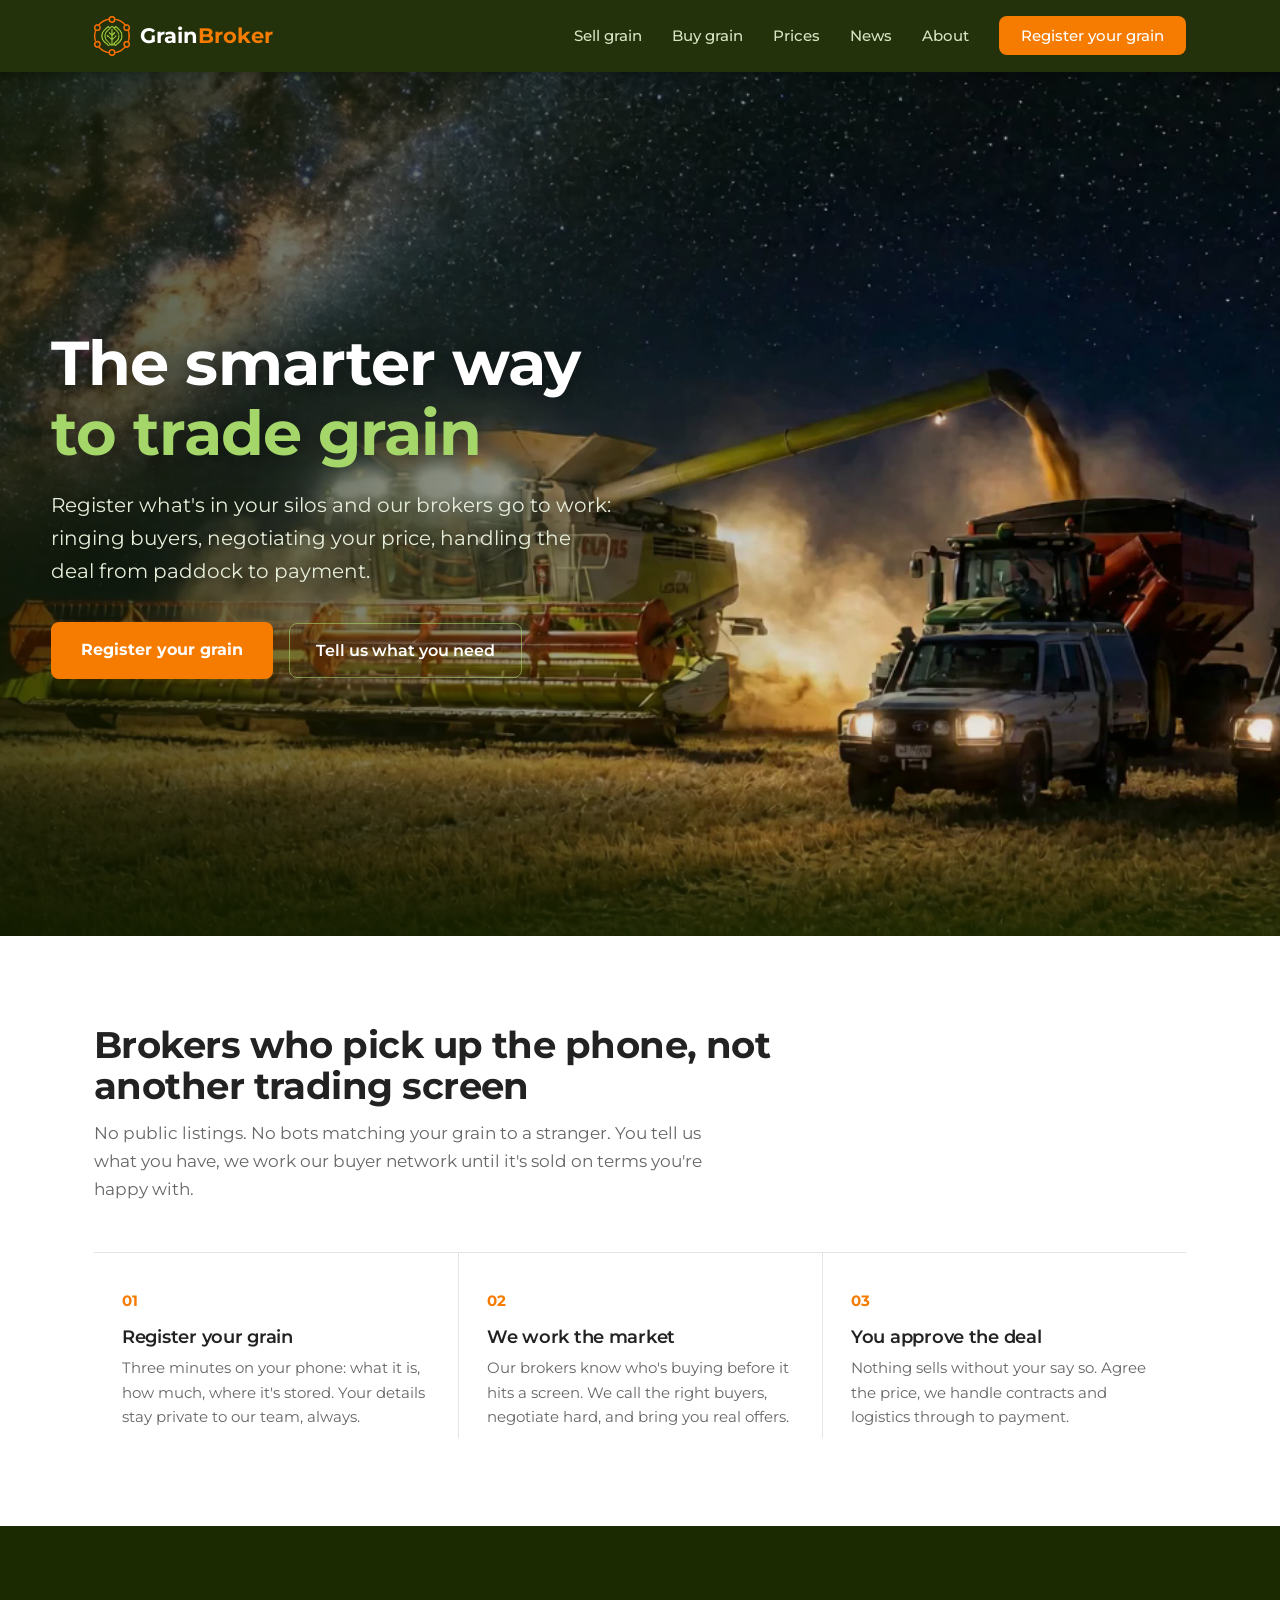
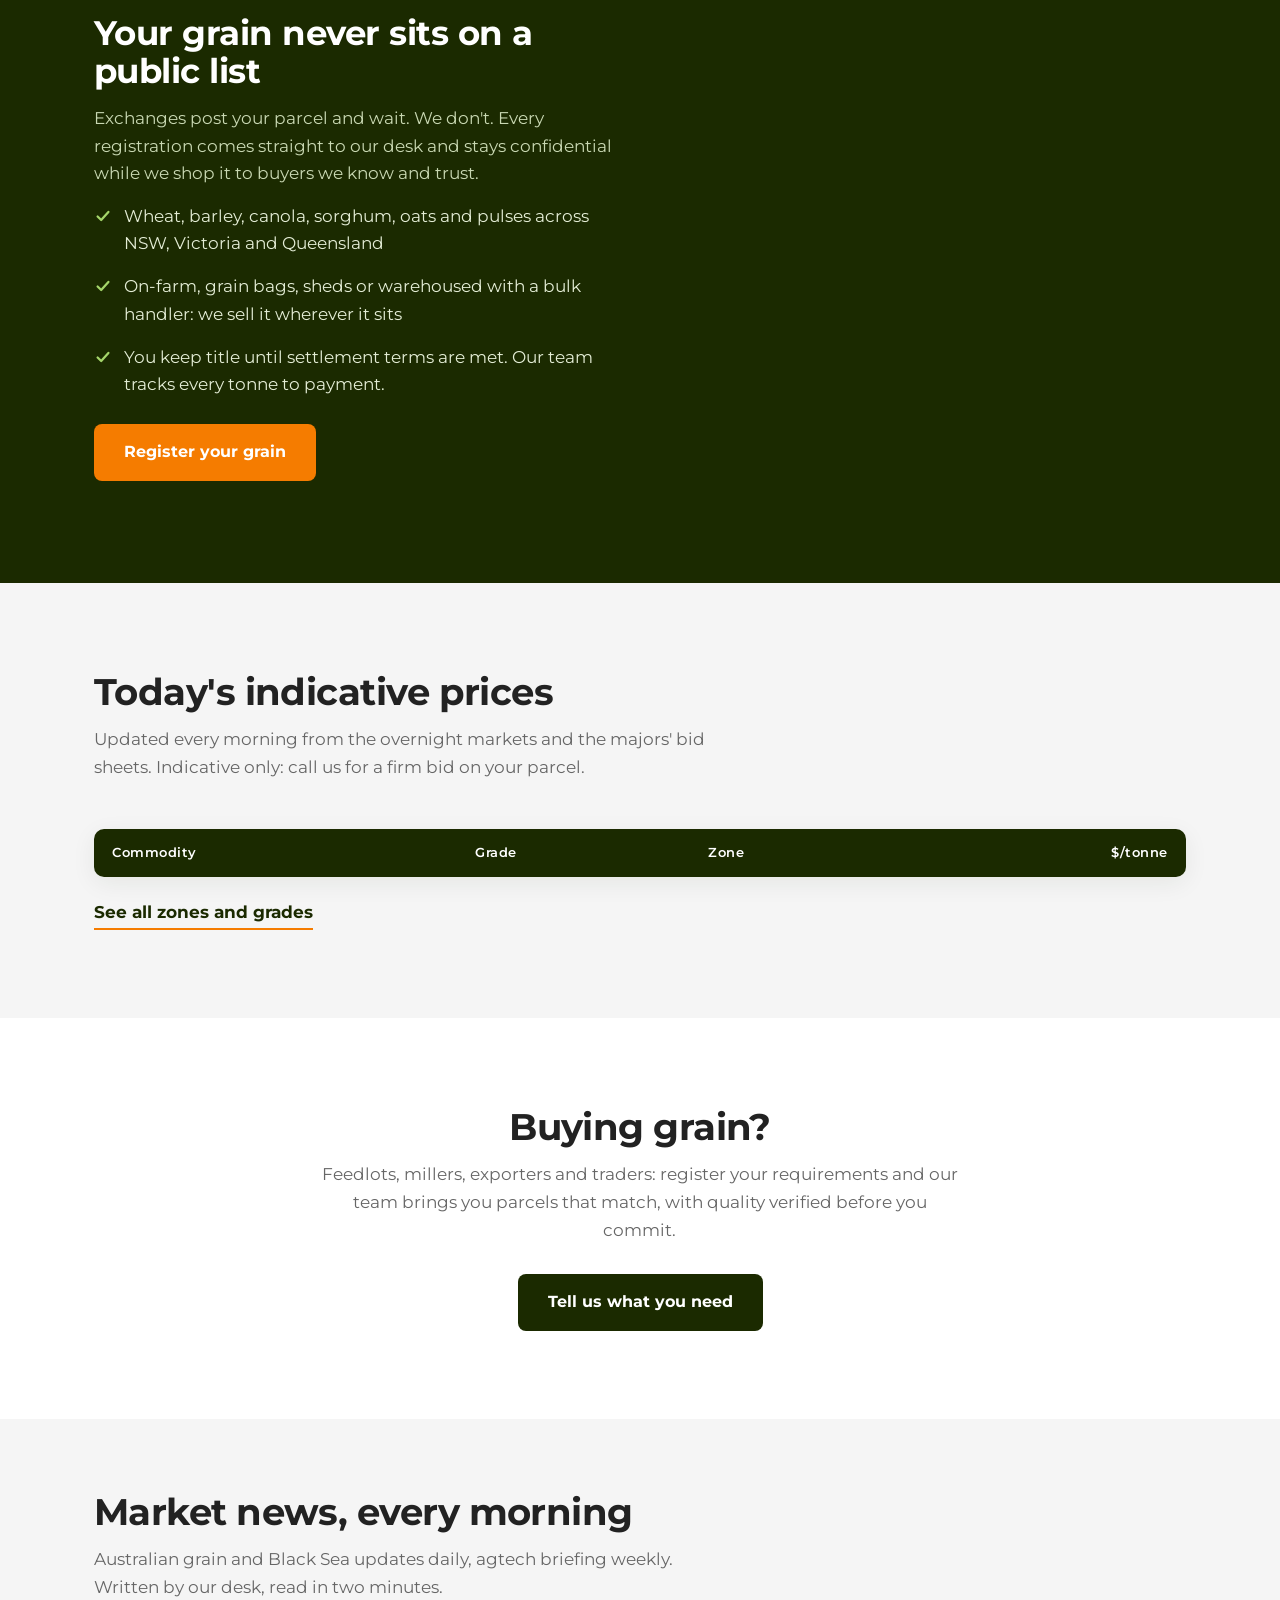
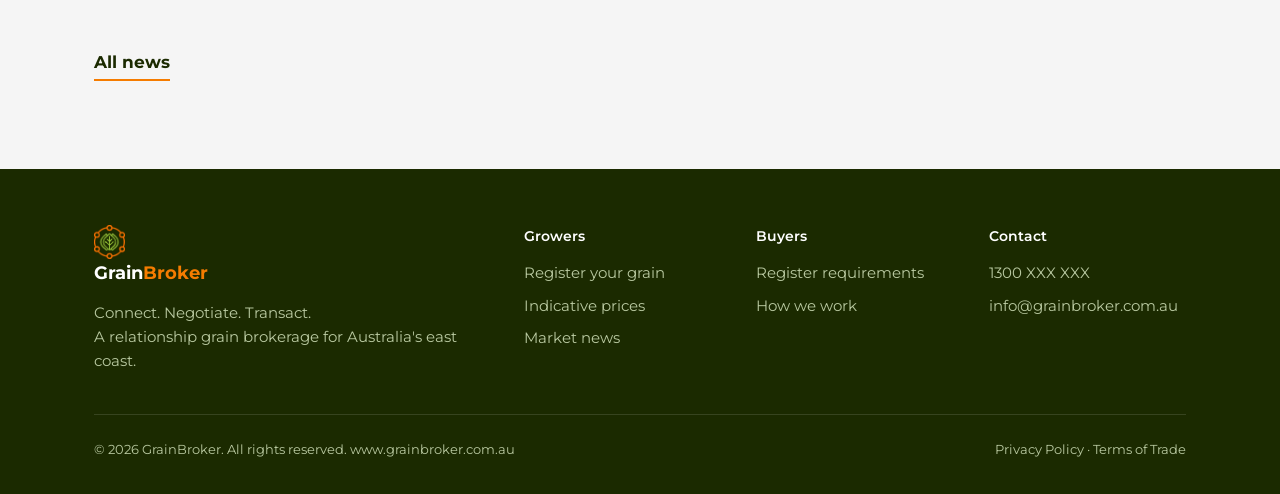
==== index.html @ c8d106d9 "GrainBroker website: launch build" ====
<!DOCTYPE html>
<html lang="en-AU">
<head>
<meta charset="UTF-8">
<meta name="viewport" content="width=device-width, initial-scale=1">
<title>GrainBroker. The smarter way to trade grain.</title>
<meta name="description" content="GrainBroker is a relationship grain brokerage for Australia's east coast. Register your grain, our brokers work the buyers, you get the call. Connect. Negotiate. Transact.">
<link rel="icon" type="image/png" href="assets/grainbroker-icon.png">
<link rel="preconnect" href="https://fonts.googleapis.com">
<link rel="preconnect" href="https://fonts.gstatic.com" crossorigin>
<link href="https://fonts.googleapis.com/css2?family=Montserrat:wght@400;500;600;700&display=swap" rel="stylesheet">
<link rel="stylesheet" href="css/site.css">
</head>
<body>

<header>
  <div class="container">
    <nav aria-label="Main">
      <a class="logo" href="index.html">
        <img src="assets/grainbroker-icon.png" alt="">
        <span>Grain<b>Broker</b></span>
      </a>
      <button class="menu-btn" aria-label="Menu" aria-expanded="false">&#9776;</button>
      <ul class="nav-links">
        <li><a href="sell.html">Sell grain</a></li>
        <li><a href="buy.html">Buy grain</a></li>
        <li><a href="prices.html">Prices</a></li>
        <li><a href="news.html">News</a></li>
        <li><a href="about.html">About</a></li>
        <li><a class="nav-cta" href="sell.html">Register your grain</a></li>
      </ul>
    </nav>
  </div>
</header>

<div class="hero">
  <div class="hero-media" style="background-image:url('assets/hero-night-harvest.png'),radial-gradient(120% 90% at 70% 15%, #2E4210 0%, #1B2A00 60%, #0F1800 100%)"></div>
  <video id="hero-a" class="hero-media" style="object-fit:cover;width:100%;height:100%;opacity:0;transition:opacity .6s" muted playsinline preload="auto" src="assets/hero-loop-a.mp4"></video>
  <video id="hero-b" class="hero-media" style="object-fit:cover;width:100%;height:100%;opacity:0" muted playsinline preload="auto" src="assets/hero-loop-b.mp4"></video>
  <div class="hero-scrim"></div>
  <div class="container">
    <div class="hero-inner rise">
      <h1>The smarter way <span class="accent">to trade grain</span></h1>
      <p>Register what's in your silos and our brokers go to work: ringing buyers, negotiating your price, handling the deal from paddock to payment.</p>
      <div class="hero-ctas">
        <a class="btn-register" href="sell.html">Register your grain</a>
        <a class="btn-buyer" href="buy.html">Tell us what you need</a>
      </div>
    </div>
  </div>
</div>

<section>
  <div class="container">
    <h2 class="section-title">Brokers who pick up the phone, not another trading screen</h2>
    <p class="section-sub">No public listings. No bots matching your grain to a stranger. You tell us what you have, we work our buyer network until it's sold on terms you're happy with.</p>
    <div class="steps">
      <div class="step">
        <span class="num">01</span>
        <h3>Register your grain</h3>
        <p>Three minutes on your phone: what it is, how much, where it's stored. Your details stay private to our team, always.</p>
      </div>
      <div class="step">
        <span class="num">02</span>
        <h3>We work the market</h3>
        <p>Our brokers know who's buying before it hits a screen. We call the right buyers, negotiate hard, and bring you real offers.</p>
      </div>
      <div class="step">
        <span class="num">03</span>
        <h3>You approve the deal</h3>
        <p>Nothing sells without your say so. Agree the price, we handle contracts and logistics through to payment.</p>
      </div>
    </div>
  </div>
</section>

<section class="band">
  <div class="container">
    <div class="band-grid">
      <div>
        <h2>Your grain never sits on a public list</h2>
        <p>Exchanges post your parcel and wait. We don't. Every registration comes straight to our desk and stays confidential while we shop it to buyers we know and trust.</p>
        <div class="tick">
          <svg width="18" height="18" viewBox="0 0 20 20" fill="none"><path d="M4 10.5l4 4 8-9" stroke="#A5D66A" stroke-width="2.5" stroke-linecap="round" stroke-linejoin="round"/></svg>
          <span>Wheat, barley, canola, sorghum, oats and pulses across NSW, Victoria and Queensland</span>
        </div>
        <div class="tick">
          <svg width="18" height="18" viewBox="0 0 20 20" fill="none"><path d="M4 10.5l4 4 8-9" stroke="#A5D66A" stroke-width="2.5" stroke-linecap="round" stroke-linejoin="round"/></svg>
          <span>On-farm, grain bags, sheds or warehoused with a bulk handler: we sell it wherever it sits</span>
        </div>
        <div class="tick">
          <svg width="18" height="18" viewBox="0 0 20 20" fill="none"><path d="M4 10.5l4 4 8-9" stroke="#A5D66A" stroke-width="2.5" stroke-linecap="round" stroke-linejoin="round"/></svg>
          <span>You keep title until settlement terms are met. Our team tracks every tonne to payment.</span>
        </div>
        <p style="margin-top:26px"><a class="btn-register" href="sell.html">Register your grain</a></p>
      </div>
      <img src="assets/harvest-sunset-aerial.png" alt="Harvester cutting a golden wheat paddock at sunset" onerror="this.style.display='none'">
    </div>
  </div>
</section>

<section class="price-strip">
  <div class="container">
    <h2 class="section-title">Today's indicative prices</h2>
    <p class="section-sub">Updated every morning from the overnight markets and the majors' bid sheets. Indicative only: call us for a firm bid on your parcel.</p>
    <table class="price-table" id="home-prices" aria-label="Indicative grain prices">
      <thead><tr><th>Commodity</th><th>Grade</th><th>Zone</th><th class="num">$/tonne</th></tr></thead>
      <tbody></tbody>
    </table>
    <p class="price-note" id="price-updated"></p>
    <p style="margin-top:22px"><a class="btn-call" href="prices.html">See all zones and grades</a></p>
  </div>
</section>

<section>
  <div class="container" style="text-align:center;max-width:720px">
    <h2 class="section-title" style="margin:0 auto 14px">Buying grain?</h2>
    <p class="section-sub" style="margin:0 auto 30px">Feedlots, millers, exporters and traders: register your requirements and our team brings you parcels that match, with quality verified before you commit.</p>
    <a class="btn-register" href="buy.html" style="background:var(--green-deep)">Tell us what you need</a>
  </div>
</section>

<section class="price-strip" style="padding-top:72px">
  <div class="container">
    <h2 class="section-title">Market news, every morning</h2>
    <p class="section-sub">Australian grain and Black Sea updates daily, agtech briefing weekly. Written by our desk, read in two minutes.</p>
    <div id="home-news"></div>
    <p style="margin-top:26px"><a class="btn-call" href="news.html">All news</a></p>
  </div>
</section>

<footer>
  <div class="container">
    <div class="foot-grid">
      <div>
        <a class="logo" href="index.html" style="margin-bottom:14px">
          <img src="assets/grainbroker-icon.png" alt="" style="height:34px">
          <span style="font-size:18px">Grain<b>Broker</b></span>
        </a>
        <p style="max-width:26em">Connect. Negotiate. Transact.<br>A relationship grain brokerage for Australia's east coast.</p>
      </div>
      <div>
        <h4>Growers</h4>
        <a href="sell.html">Register your grain</a>
        <a href="prices.html">Indicative prices</a>
        <a href="news.html">Market news</a>
      </div>
      <div>
        <h4>Buyers</h4>
        <a href="buy.html">Register requirements</a>
        <a href="about.html">How we work</a>
      </div>
      <div>
        <h4>Contact</h4>
        <a href="tel:1300000000">1300 XXX XXX</a>
        <a href="mailto:info@grainbroker.com.au">info@grainbroker.com.au</a>
      </div>
    </div>
    <div class="foot-base">
      <span>&copy; 2026 GrainBroker. All rights reserved. www.grainbroker.com.au</span>
      <span>Privacy Policy &middot; Terms of Trade</span>
    </div>
  </div>
</footer>

<script src="data/prices.js"></script>
<script src="data/news.js"></script>
<script src="js/site.js"></script>
<script>
(function () {
  // Hero video loop: clip A (journey in) then clip B (cab moment + pull out), forever.
  // If the video files are missing or motion is reduced, the still image underneath shows instead.
  var a = document.getElementById("hero-a"), b = document.getElementById("hero-b");
  var reduced = window.matchMedia("(prefers-reduced-motion: reduce)").matches;
  var HERO_SPEED = 0.7; // 1 = natural speed; lower = slower, more cinematic
  if (a && b && !reduced) {
    var failed = false;
    a.playbackRate = HERO_SPEED;
    b.playbackRate = HERO_SPEED;
    [a, b].forEach(function (v) { v.onerror = function () { failed = true; a.style.opacity = b.style.opacity = 0; }; });
    a.addEventListener("canplay", function () {
      if (failed) return;
---- css/site.css ----
/* GrainBroker — brand kit v1.0 (May 2025). Palette + Montserrat locked by brand board. */
:root{
  --orange:#F57C00;
  --orange-dark:#D96C00;
  --green:#A5D66A;
  --green-deep:#1B2A00;
  --green-mid:#2E4210;
  --ink:#222222;
  --grey:#666666;
  --paper:#F5F5F5;
  --white:#FFFFFF;
  --success:#28A745; --warning:#FFC107; --error:#DC3545; --info:#17A2B8;
  --radius:10px;
  --shadow:0 18px 48px rgba(27,42,0,.16);
}
*{margin:0;padding:0;box-sizing:border-box}
html{scroll-behavior:smooth}
body{font-family:'Montserrat',system-ui,sans-serif;font-size:16.5px;line-height:1.65;color:var(--ink);background:var(--white)}
img{max-width:100%;display:block}
a{color:inherit}
.container{max-width:1140px;margin:0 auto;padding:0 24px}
h1,h2,h3{line-height:1.12;letter-spacing:-0.015em}
.accent{color:var(--green)}
.accent-orange{color:var(--orange)}

/* Nav */
header{position:sticky;top:0;z-index:100;background:rgba(27,42,0,.96);backdrop-filter:blur(10px)}
nav{display:flex;align-items:center;justify-content:space-between;height:72px}
.logo{display:flex;align-items:center;gap:10px;text-decoration:none}
.logo img{height:40px;width:auto}
.logo span{font-weight:700;font-size:21px;color:#fff}
.logo span b{color:var(--orange);font-weight:700}
.nav-links{display:flex;gap:30px;list-style:none;align-items:center}
.nav-links a{color:#D8E4C4;text-decoration:none;font-size:15px;font-weight:500;transition:color .2s}
.nav-links a:hover,.nav-links a[aria-current="page"]{color:#fff}
.nav-cta{background:var(--orange);color:#fff !important;padding:10px 22px;border-radius:8px;font-weight:600;transition:background .2s}
.nav-cta:hover{background:var(--orange-dark)}
.menu-btn{display:none;background:none;border:0;color:#fff;font-size:26px;cursor:pointer}
@media(max-width:860px){
  .nav-links{position:fixed;inset:72px 0 auto 0;background:var(--green-deep);flex-direction:column;padding:24px;gap:20px;transform:translateY(-130%);transition:transform .25s ease;box-shadow:var(--shadow)}
  .nav-links.open{transform:none}
  .menu-btn{display:block}
}

/* Buttons: each CTA has its own identity */
.btn-register{display:inline-flex;align-items:center;gap:10px;background:var(--orange);color:#fff;font-weight:700;font-size:16px;padding:15px 30px;border-radius:8px;text-decoration:none;border:0;cursor:pointer;transition:background .2s,transform .15s}
.btn-register:hover{background:var(--orange-dark)}
.btn-register:active{transform:scale(.98)}
.btn-buyer{display:inline-flex;align-items:center;gap:8px;background:transparent;color:#fff;font-weight:600;font-size:15.5px;padding:14px 26px;border-radius:8px;border:1.5px solid rgba(165,214,106,.6);text-decoration:none;cursor:pointer;transition:border-color .2s,background .2s}
.btn-buyer:hover{border-color:var(--green);background:rgba(165,214,106,.08)}
.btn-call{display:inline-flex;align-items:center;gap:8px;color:var(--green-deep);font-weight:700;text-decoration:none;border-bottom:2px solid var(--orange);padding-bottom:2px;transition:color .2s}
.btn-call:hover{color:var(--orange)}

/* Hero: full-viewport, clear footage, darkness only behind the text */
.hero{position:relative;background:var(--green-deep);color:#fff;overflow:hidden;min-height:96dvh;display:flex;align-items:center}
.hero-media{position:absolute;inset:0;background-size:cover;background-position:center 38%;opacity:.92}
.hero-scrim{position:absolute;inset:0;background:
  linear-gradient(90deg,rgba(16,25,0,.72) 0%,rgba(16,25,0,.42) 38%,rgba(16,25,0,.08) 62%,rgba(16,25,0,0) 80%),
  linear-gradient(180deg,rgba(16,25,0,.25) 0%,rgba(16,25,0,0) 18%,rgba(16,25,0,0) 82%,rgba(27,42,0,.85) 100%)}
.hero .container{max-width:none;margin:0;padding-left:clamp(24px,4vw,64px)}
.hero-inner{position:relative;padding:80px 0;max-width:560px}
.hero h1{font-size:clamp(2.5rem,5.4vw,3.9rem);font-weight:700;margin-bottom:20px;text-shadow:0 2px 24px rgba(0,0,0,.45)}
.hero p{font-size:clamp(1.05rem,1.9vw,1.25rem);color:#E6EEDA;max-width:32em;margin-bottom:34px;text-shadow:0 1px 14px rgba(0,0,0,.5)}
.hero-ctas{display:flex;gap:16px;flex-wrap:wrap;align-items:center}

/* Sections */
section{padding:88px 0}
.section-title{font-size:clamp(1.7rem,3.2vw,2.3rem);font-weight:700;margin-bottom:14px;max-width:22em}
.section-sub{color:var(--grey);max-width:38em;margin-bottom:48px;font-size:1.05rem}

/* How it works: numbered rail */
.steps{display:grid;grid-template-columns:repeat(3,1fr);gap:0;border-top:1px solid #E4E4E4}
.step{padding:36px 28px 8px;border-left:1px solid #E4E4E4}
.step:first-child{border-left:0}
.step .num{font-size:15px;font-weight:700;color:var(--orange);display:block;margin-bottom:14px}
.step h3{font-size:1.15rem;font-weight:600;margin-bottom:8px}
.step p{color:var(--grey);font-size:15px}
@media(max-width:820px){.steps{grid-template-columns:1fr}.step{border-left:0;border-top:1px solid #E4E4E4}}

/* Split band */
.band{background:var(--green-deep);color:#fff}
.band-grid{display:grid;grid-template-columns:1.05fr .95fr;gap:56px;align-items:center}
.band img{border-radius:var(--radius);box-shadow:var(--shadow)}
.band h2{font-size:clamp(1.6rem,3vw,2.1rem);font-weight:700;margin-bottom:16px}
.band p{color:#C9D8B2;margin-bottom:14px}
.band .tick{display:flex;gap:12px;align-items:flex-start;margin:16px 0;color:#E4EDD5}
.band .tick svg{flex-shrink:0;margin-top:4px}
@media(max-width:880px){.band-grid{grid-template-columns:1fr}}

/* Price strip */
.price-strip{background:var(--paper)}
.price-table{width:100%;border-collapse:collapse;background:#fff;border-radius:var(--radius);overflow:hidden;box-shadow:0 6px 24px rgba(27,42,0,.07)}
.price-table th{background:var(--green-deep);color:#fff;text-align:left;font-size:13px;font-weight:600;letter-spacing:.04em;padding:13px 18px}
.price-table td{padding:14px 18px;border-top:1px solid #EFEFEA;font-size:15.5px}
.price-table td.num{font-variant-numeric:tabular-nums;font-weight:700;color:var(--green-deep);text-align:right}
.price-table th.num{text-align:right}
.price-note{font-size:13.5px;color:var(--grey);margin-top:14px}

/* Forms */
.form-shell{background:var(--paper);min-height:100dvh}
.form-card{background:#fff;border-radius:14px;box-shadow:0 8px 32px rgba(27,42,0,.08);max-width:760px;margin:48px auto;padding:40px}
.form-card h1{font-size:1.6rem;font-weight:700;margin-bottom:6px}
.form-card .lede{color:var(--grey);font-size:15px;margin-bottom:28px}
label{display:block;font-size:13.5px;font-weight:600;margin-bottom:6px;color:var(--ink)}
input,select,textarea{width:100%;font-family:inherit;font-size:15.5px;padding:12px 14px;border:1.5px solid #D9D9D2;border-radius:8px;background:#fff;transition:border-color .15s}
input:focus,select:focus,textarea:focus{outline:none;border-color:var(--orange)}
.field{margin-bottom:20px}
.field .err{display:none;color:var(--error);font-size:13px;margin-top:5px}
.field.invalid input,.field.invalid select{border-color:var(--error)}
.field.invalid .err{display:block}
.grid-2{display:grid;grid-template-columns:1fr 1fr;gap:16px}
.grid-3{display:grid;grid-template-columns:repeat(3,1fr);gap:16px}
@media(max-width:640px){.grid-2,.grid-3{grid-template-columns:1fr}}

/* Wizard */
.wiz-progress{display:flex;gap:6px;margin-bottom:30px}
.wiz-progress div{flex:1;text-align:center}
.wiz-progress .bar{height:5px;border-radius:3px;background:#E2E2DA}
.wiz-progress .on .bar{background:var(--orange)}
.wiz-progress p{font-size:11.5px;margin-top:6px;color:var(--grey)}
.wiz-progress .on p{color:var(--ink);font-weight:600}
.chips{display:grid;grid-template-columns:repeat(auto-fit,minmax(105px,1fr));gap:10px;margin-bottom:6px}
.chip{background:#fff;border:1.5px solid #D9D9D2;border-radius:8px;padding:13px 8px;font-family:inherit;font-weight:600;font-size:14px;cursor:pointer;transition:all .15s;text-align:center;color:var(--ink)}
.chip:hover{border-color:var(--green)}
.chip.sel{background:var(--green-deep);color:var(--green);border-color:var(--green)}
.chip i{font-style:normal;display:block;font-size:20px;margin-bottom:4px}
.wiz-nav{display:flex;justify-content:space-between;align-items:center;margin-top:30px}
.btn-back{background:none;border:0;font-family:inherit;font-size:14.5px;font-weight:600;color:var(--grey);cursor:pointer;padding:10px 4px}
.btn-back:hover{color:var(--ink)}
.btn-next{background:var(--ink);color:#fff;border:0;border-radius:8px;font-family:inherit;font-weight:600;font-size:15px;padding:12px 28px;cursor:pointer;transition:background .2s}
.btn-next:hover{background:#000}
.review-box{background:var(--paper);border-radius:10px;padding:20px 22px;margin:18px 0;font-size:15px;line-height:1.9}
.success-panel{text-align:center;padding:40px 20px}
.success-panel .ok{width:64px;height:64px;border-radius:50%;background:var(--green);color:var(--green-deep);font-size:30px;display:flex;align-items:center;justify-content:center;margin:0 auto 20px}

/* News */
.news-tabs{display:flex;gap:10px;flex-wrap:wrap;margin-bottom:36px}
.news-tab{border:1.5px solid #D9D9D2;background:#fff;border-radius:999px;padding:9px 20px;font-family:inherit;font-size:14px;font-weight:600;cursor:pointer;color:var(--ink)}
.news-tab.sel{background:var(--green-deep);color:var(--green);border-color:var(--green-deep)}
.news-item{border-top:1px solid #E7E7E0;padding:26px 0}
.news-item .meta{font-size:12.5px;color:var(--grey);margin-bottom:8px;font-weight:600;letter-spacing:.03em}
.news-item h3{font-size:1.2rem;font-weight:700;margin-bottom:8px}
.news-item p{color:var(--grey);font-size:15px;max-width:46em}

/* Footer */
footer{background:var(--green-deep);color:#B9C9A0;padding:56px 0 34px;font-size:14.5px}
.foot-grid{display:grid;grid-template-columns:2fr 1fr 1fr 1fr;gap:36px;margin-bottom:40px}
.foot-grid h4{color:#fff;font-size:14px;font-weight:600;margin-bottom:14px}
.foot-grid a{display:block;color:#B9C9A0;text-decoration:none;margin-bottom:9px;transition:color .2s}
.foot-grid a:hover{color:#fff}
.foot-base{border-top:1px solid rgba(255,255,255,.12);padding-top:24px;display:flex;justify-content:space-between;gap:16px;flex-wrap:wrap;font-size:13px}
@media(max-width:820px){.foot-grid{grid-template-columns:1fr 1fr}}

/* Motion */
@media(prefers-reduced-motion:no-preference){
  .rise{opacity:1;transform:translateY(18px);animation:rise .7s ease forwards}
  @keyframes rise{to{transform:none}}
}
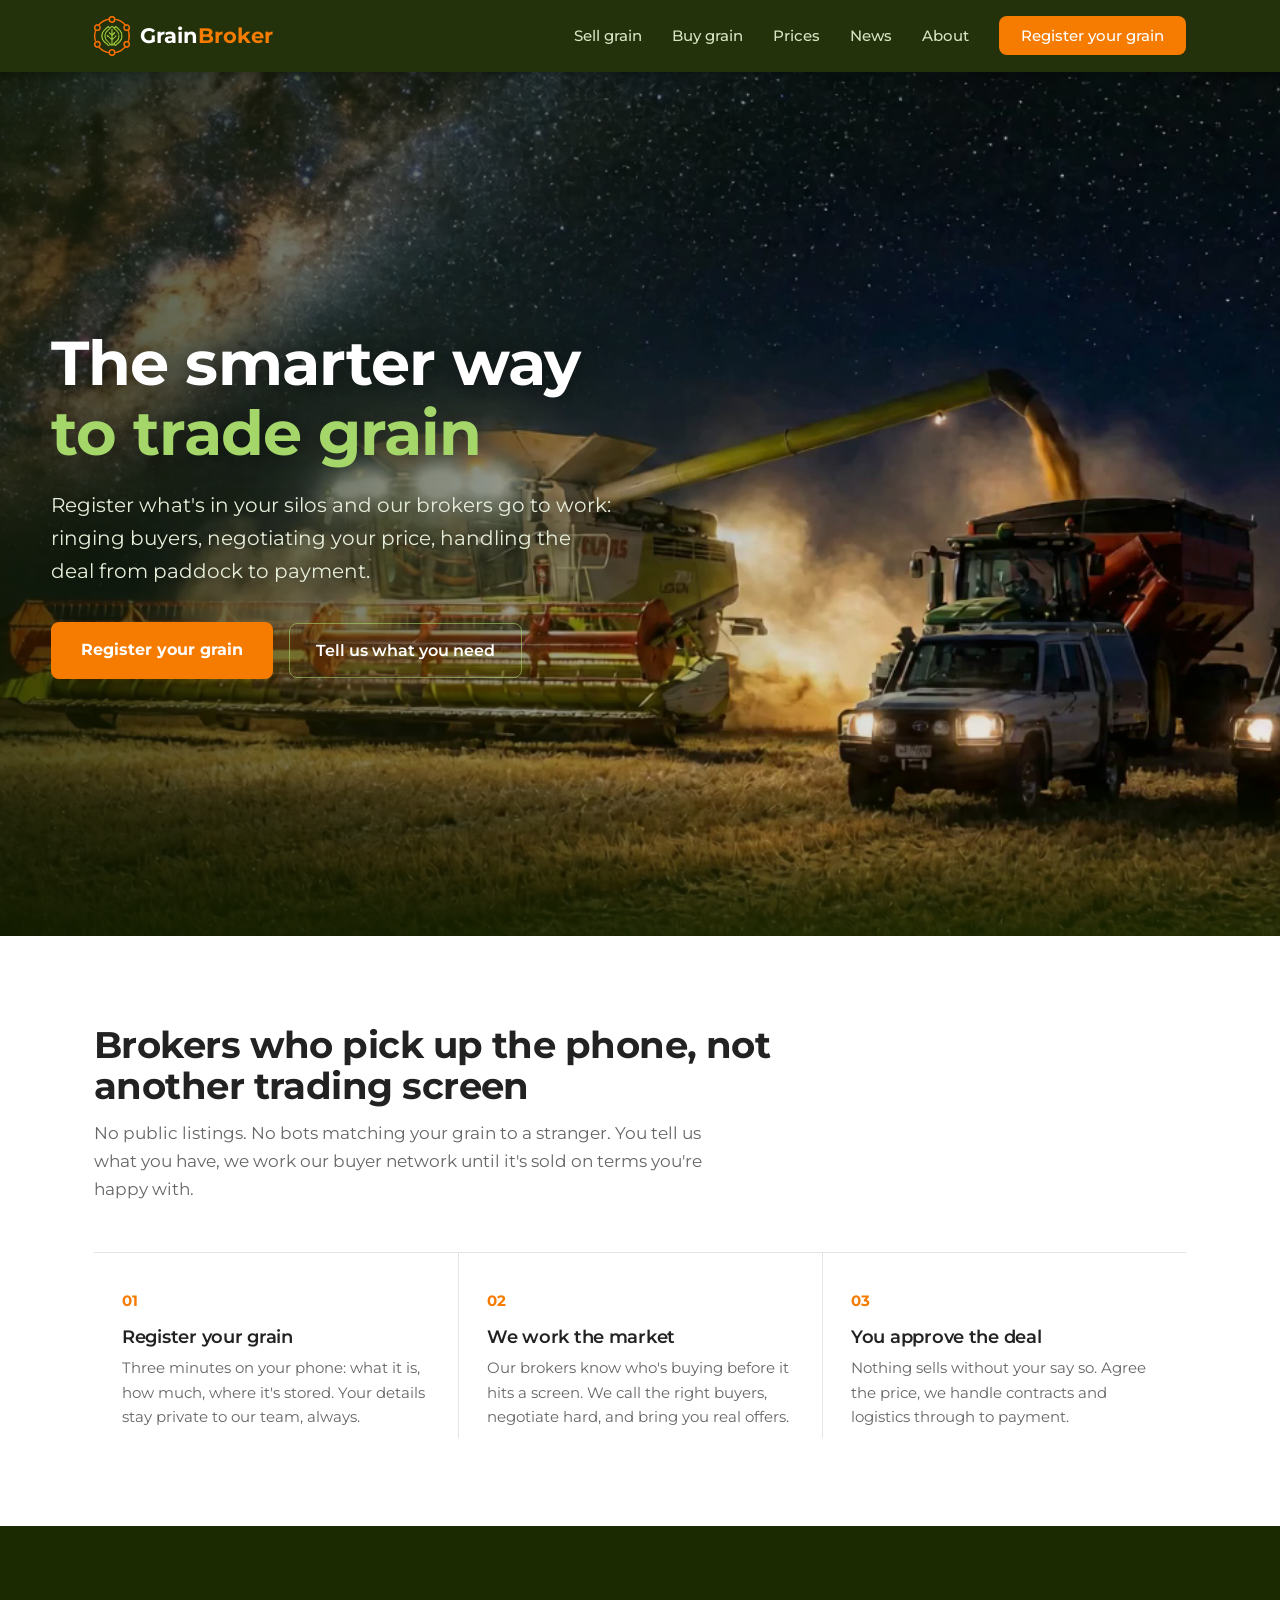
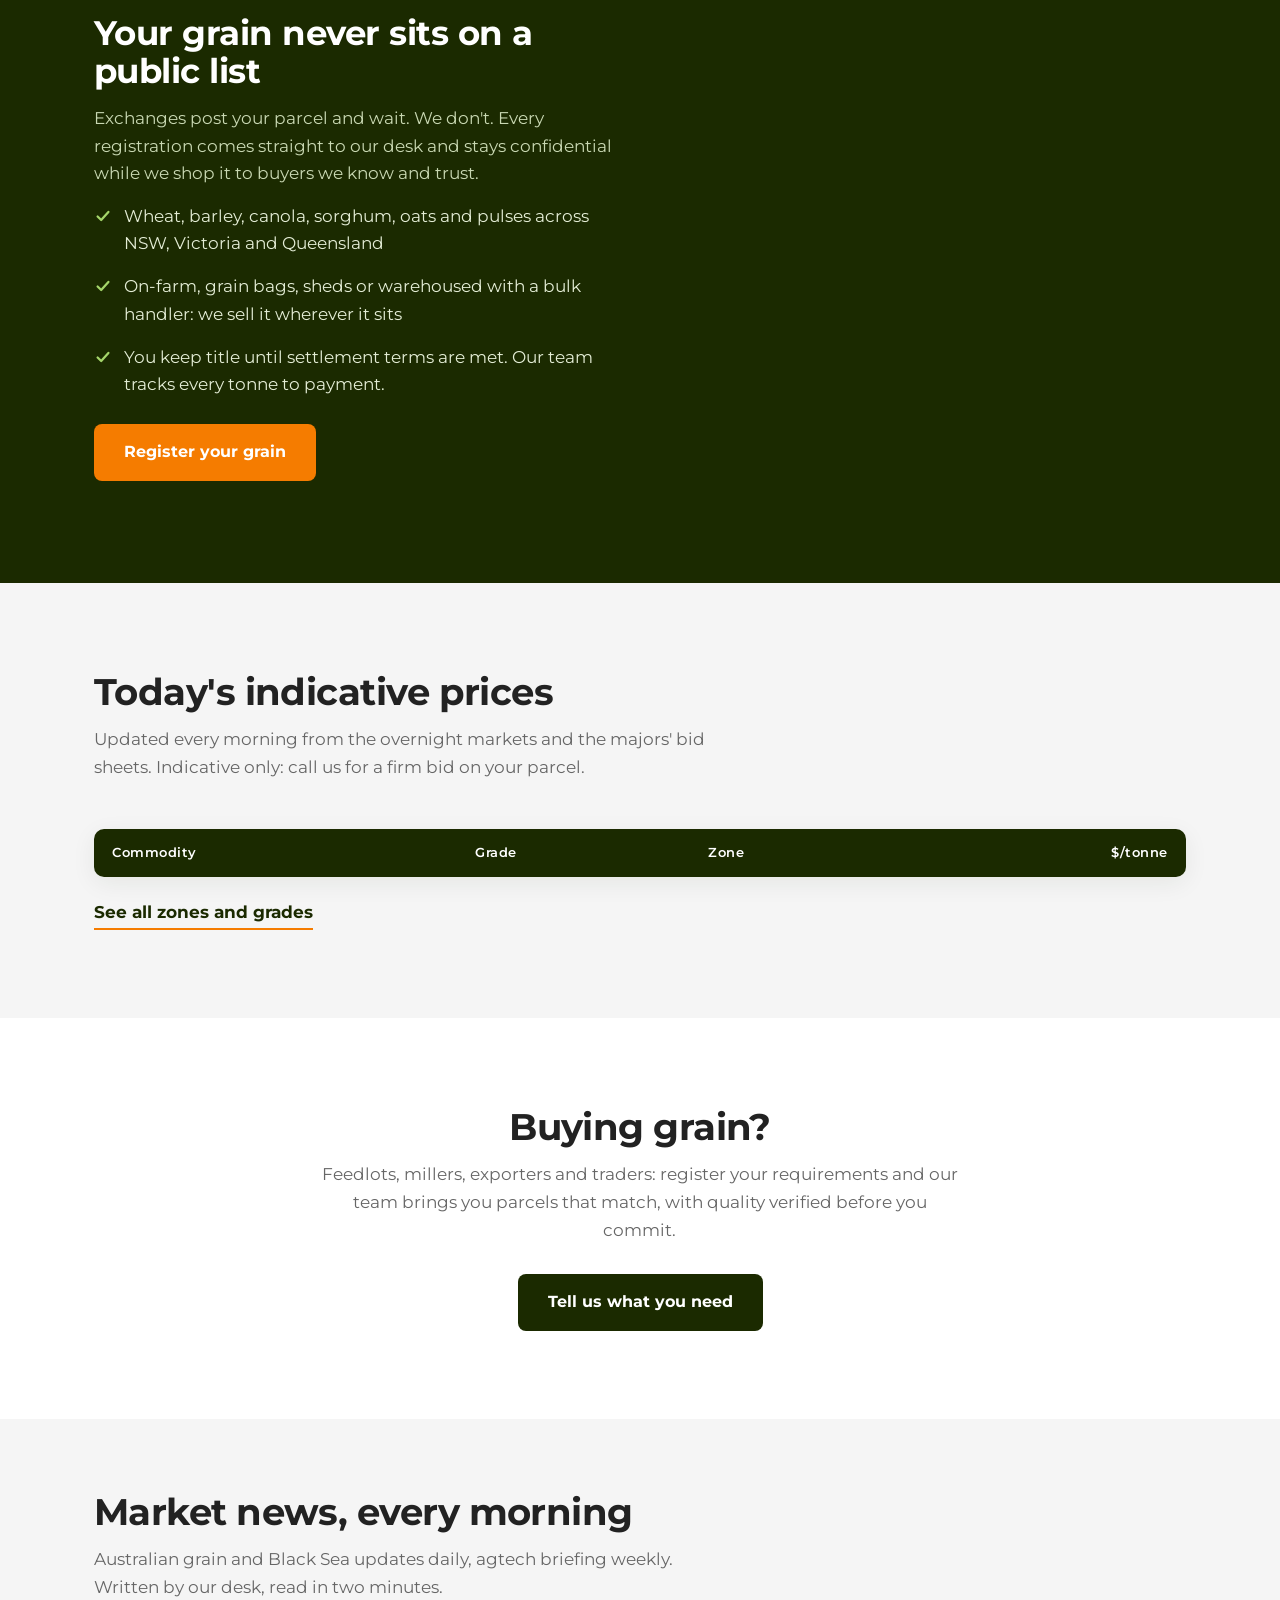
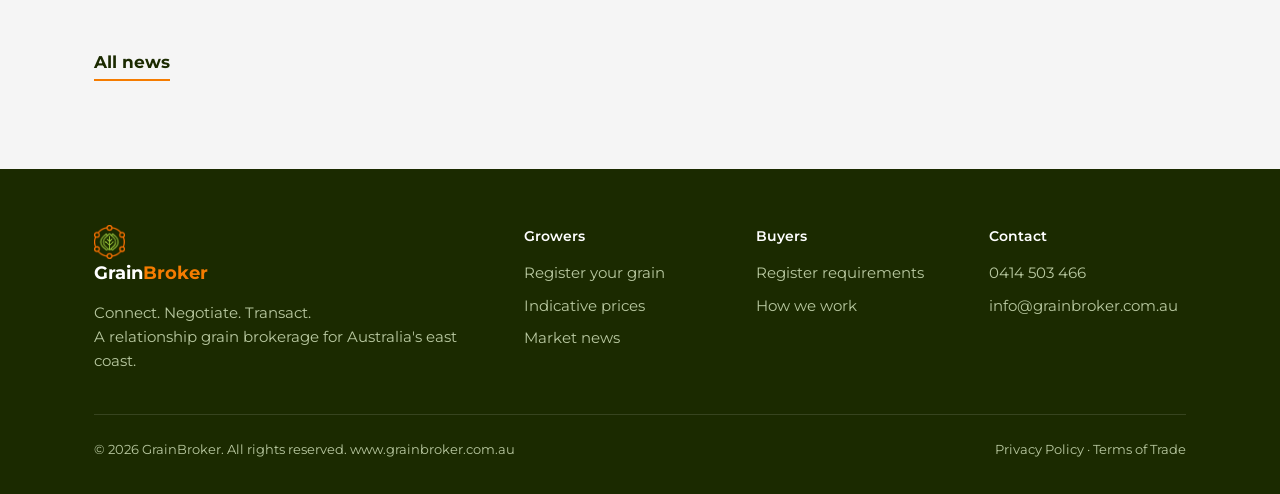
==== commit b3f726b6: "Real phone number site-wide (0414 503 466)" ====
--- a/index.html
+++ b/index.html
@@ -152,7 +152,7 @@
       </div>
       <div>
         <h4>Contact</h4>
-        <a href="tel:1300000000">1300 XXX XXX</a>
+        <a href="tel:+61414503466">0414 503 466</a>
         <a href="mailto:info@grainbroker.com.au">info@grainbroker.com.au</a>
       </div>
     </div>
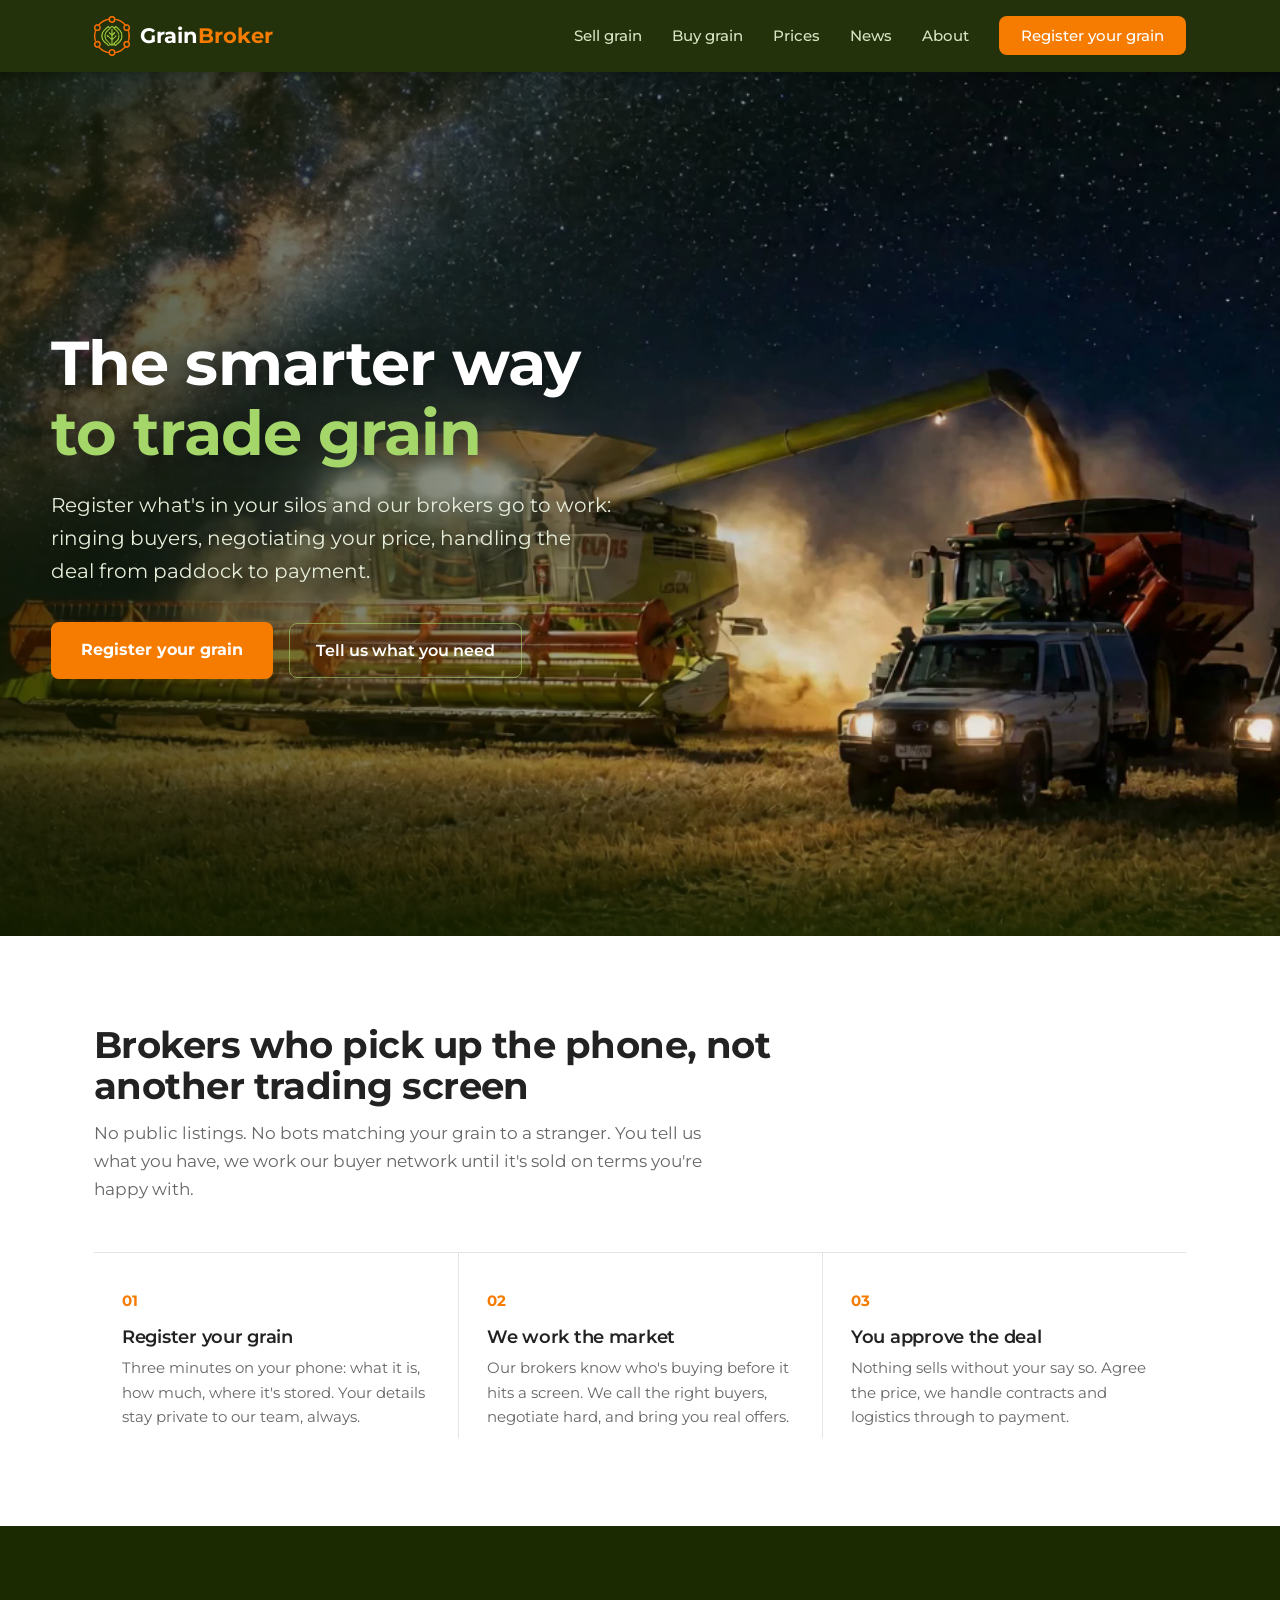
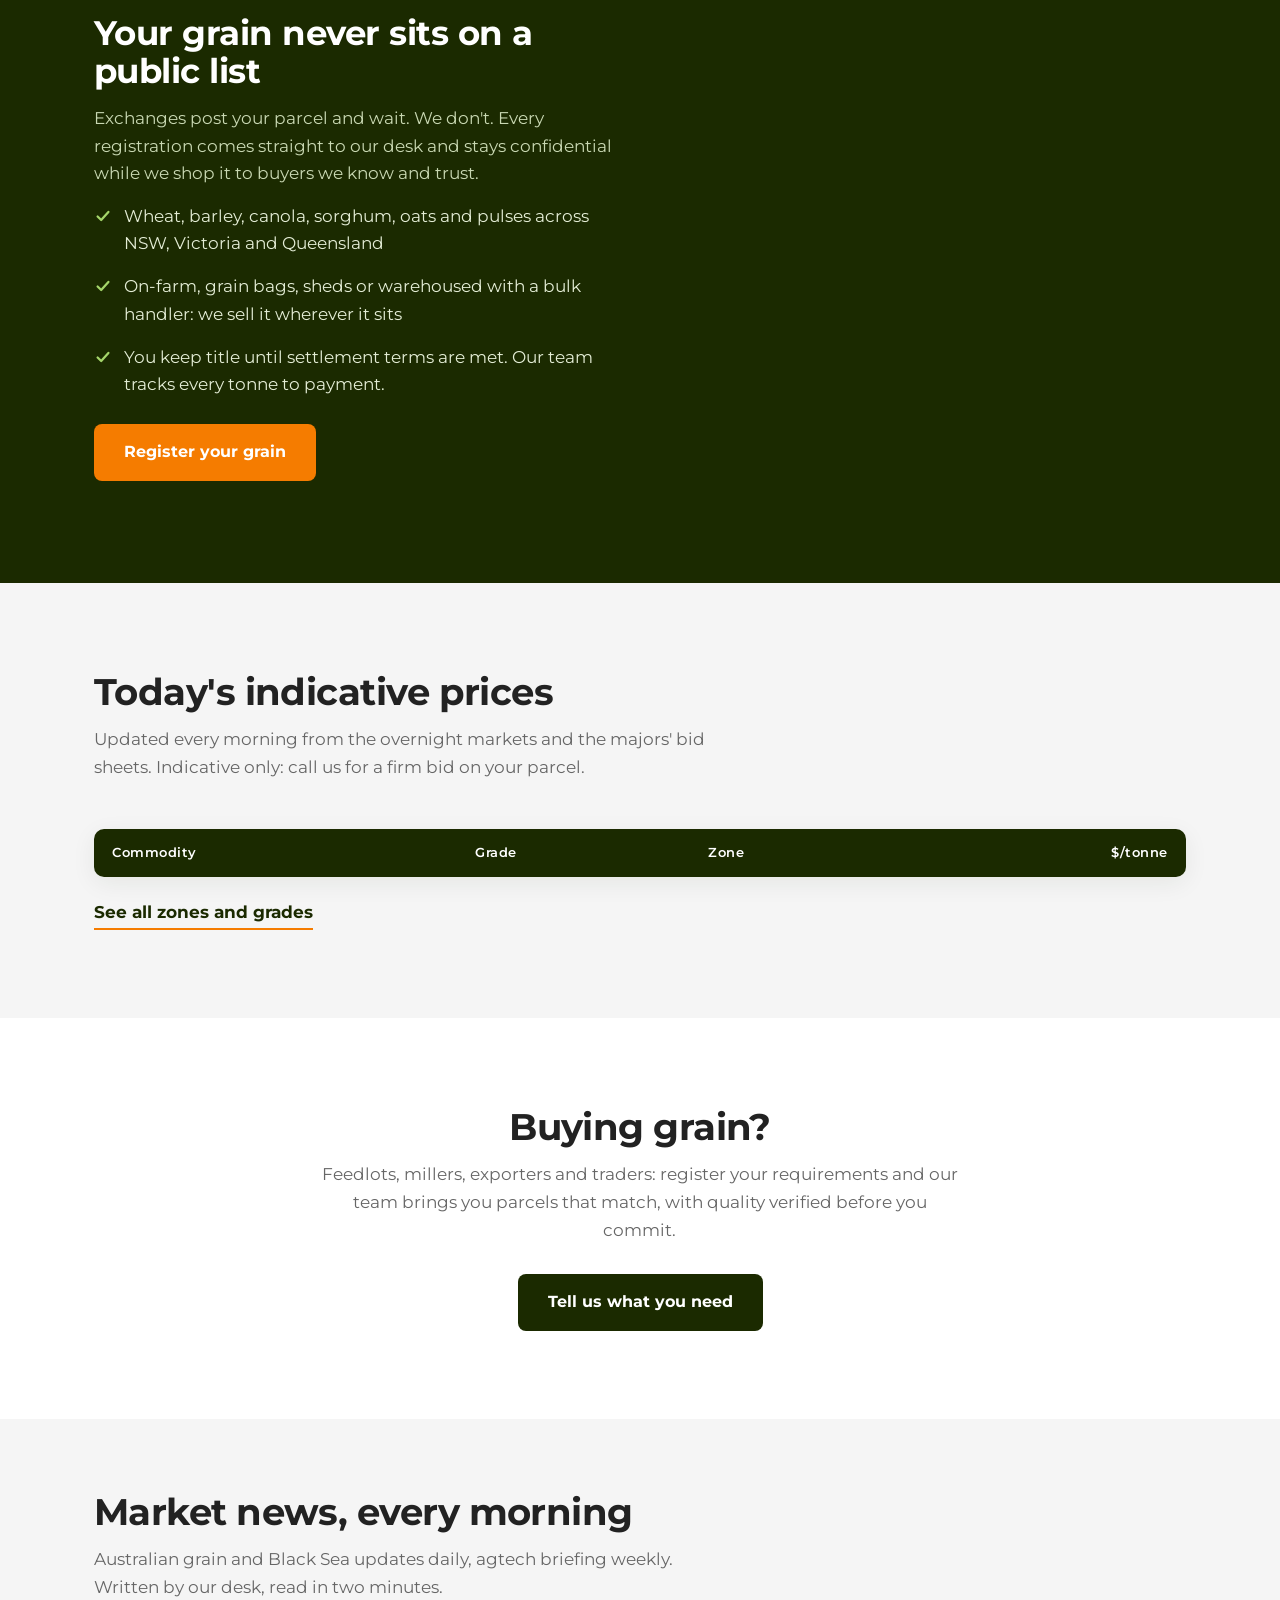
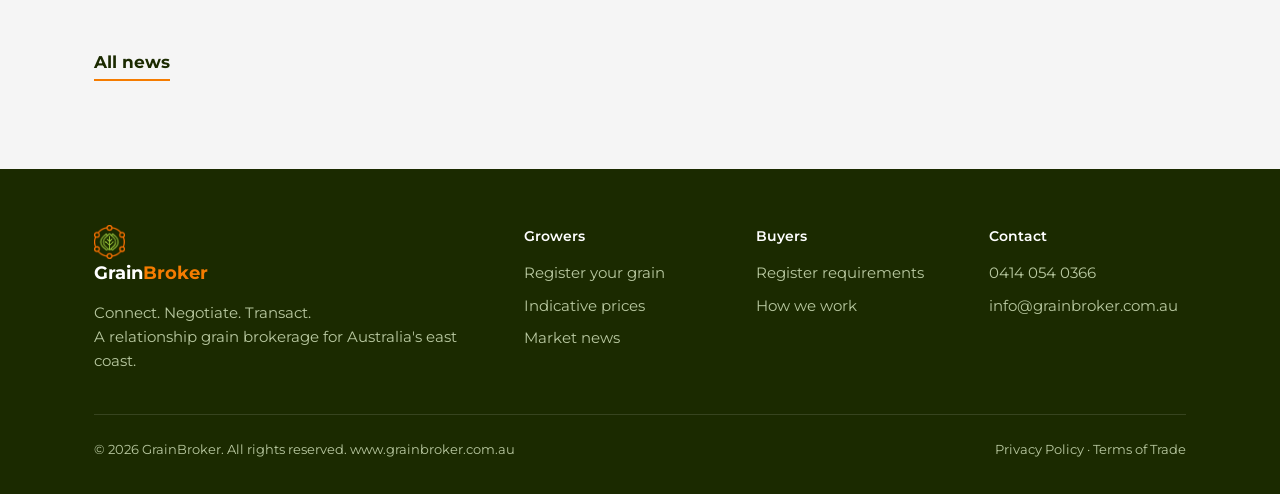
==== commit e3b09a49: "Fix buy.html Register requirements: wire gbSubmit to GHL Buyer Needs buy.html called missing window." ====
--- a/index.html
+++ b/index.html
@@ -152,7 +152,7 @@
       </div>
       <div>
         <h4>Contact</h4>
-        <a href="tel:+61414503466">0414 503 466</a>
+        <a href="tel:+614140540366">0414 054 0366</a>
         <a href="mailto:info@grainbroker.com.au">info@grainbroker.com.au</a>
       </div>
     </div>
@@ -180,4 +180,25 @@
     [a, b].forEach(function (v) { v.onerror = function () { failed = true; a.style.opacity = b.style.opacity = 0; }; });
     a.addEventListener("canplay", function () {
       if (failed) return;
-  +      a.style.opacity = 1;
+      a.play();
+    }, { once: true });
+    a.addEventListener("ended", function () {
+      if (failed) return;
+      b.currentTime = 0;
+      b.play();
+      b.style.opacity = 1;
+      a.style.opacity = 0;
+    });
+    b.addEventListener("ended", function () {
+      if (failed) return;
+      a.currentTime = 0;
+      a.play();
+      a.style.opacity = 1;
+      b.style.opacity = 0;
+    });
+  }
+})();
+</script>
+</body>
+</html>
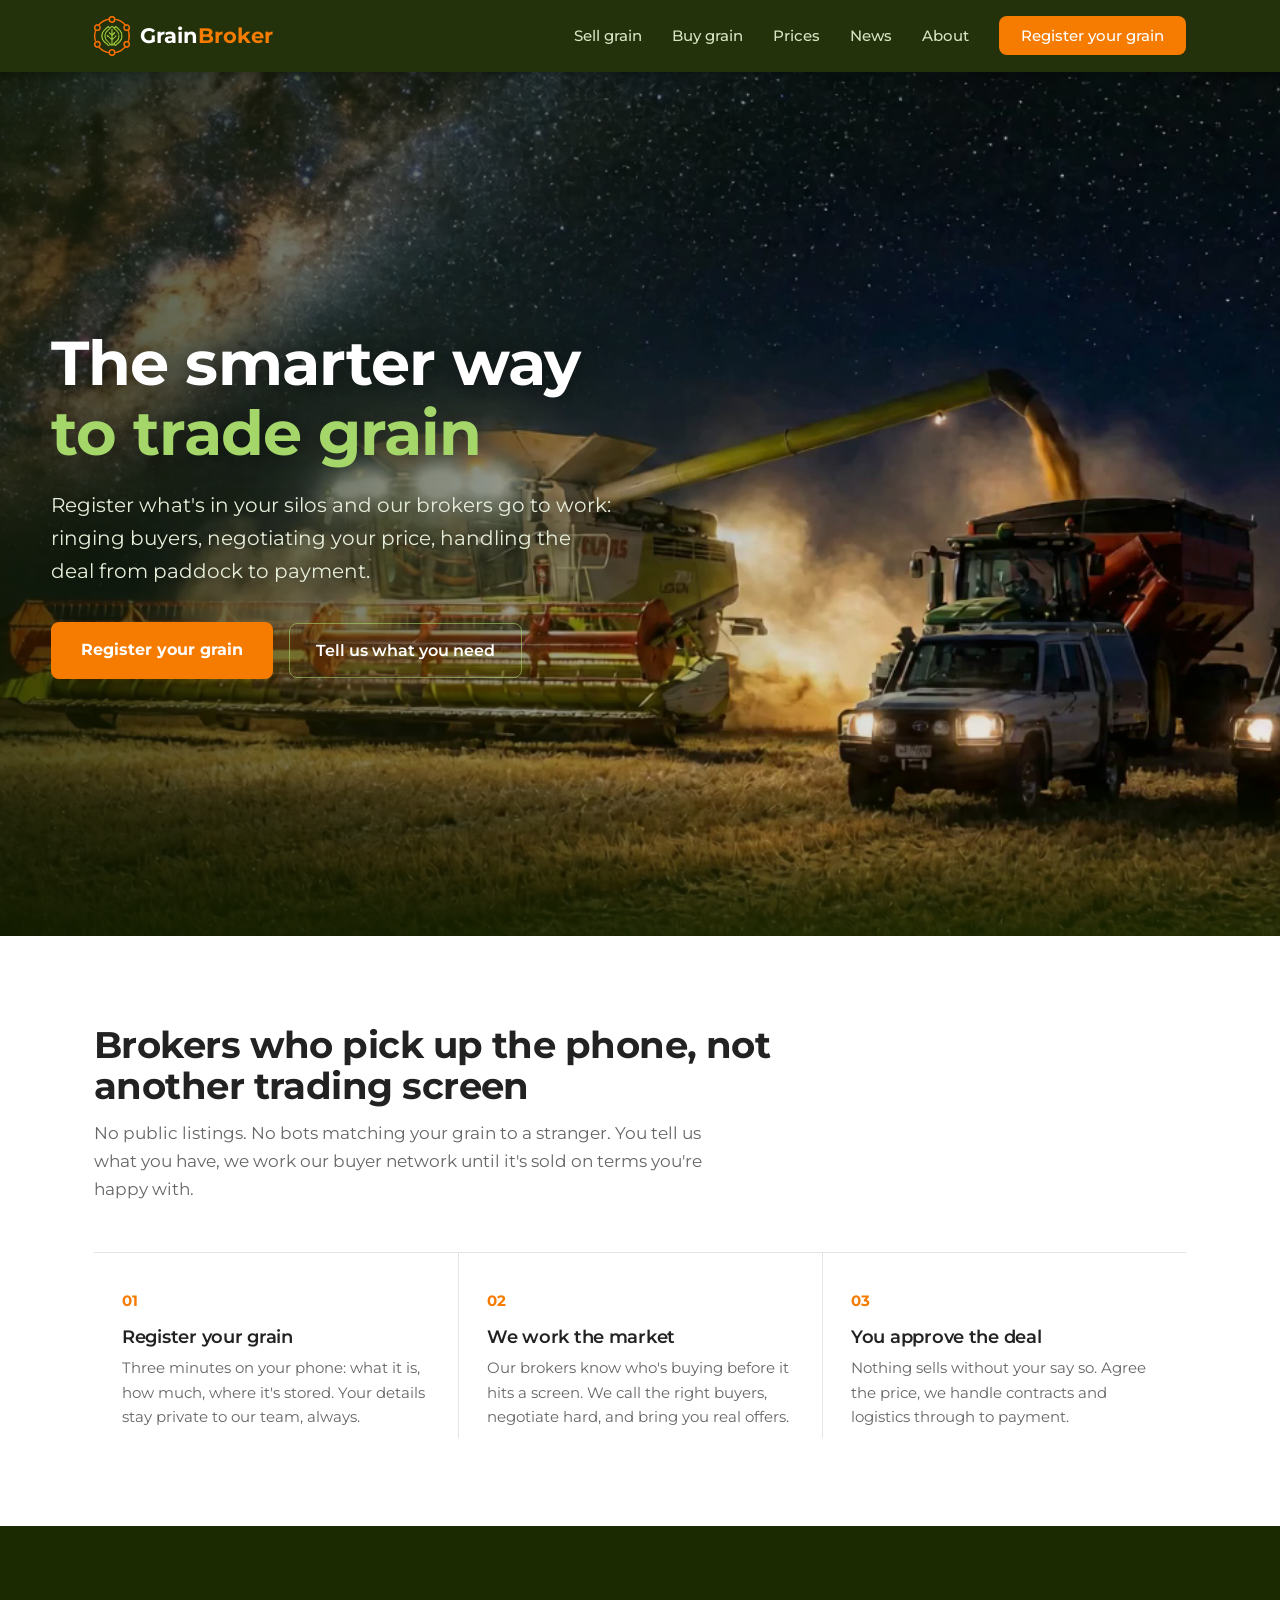
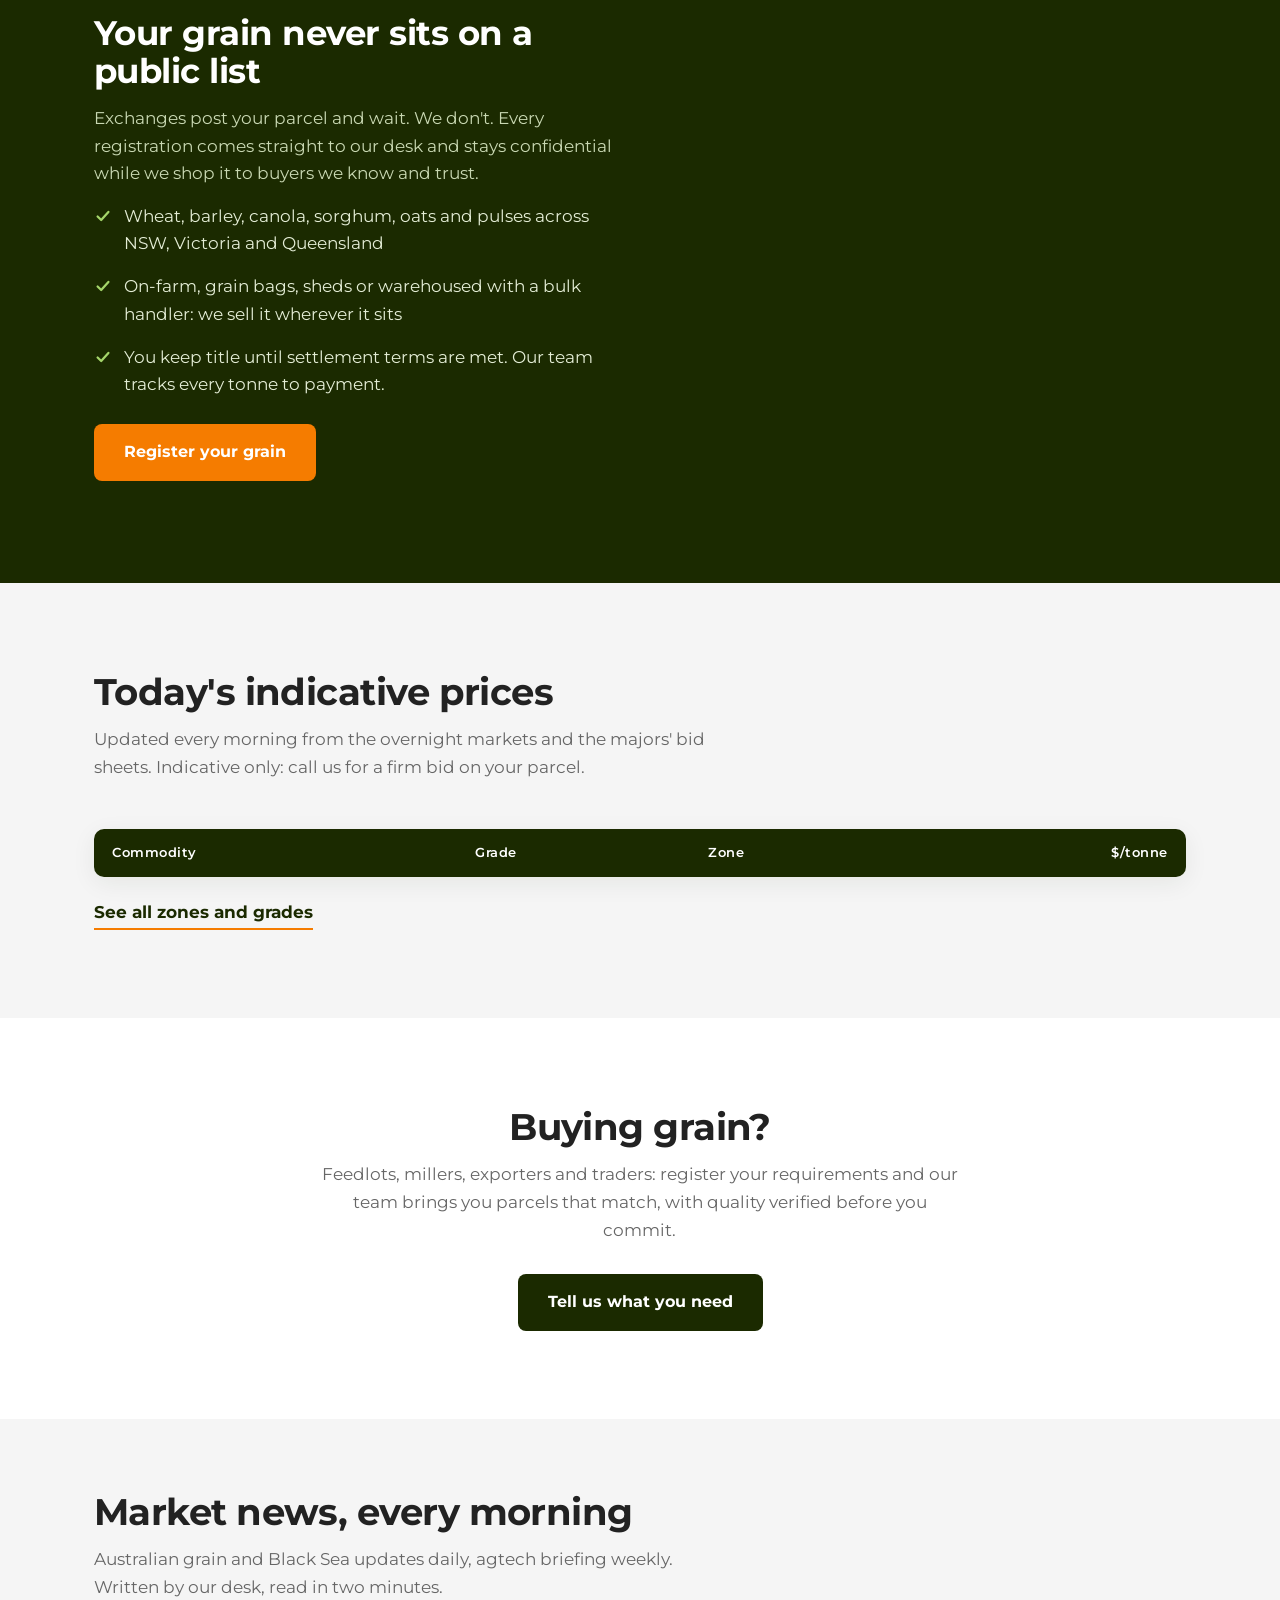
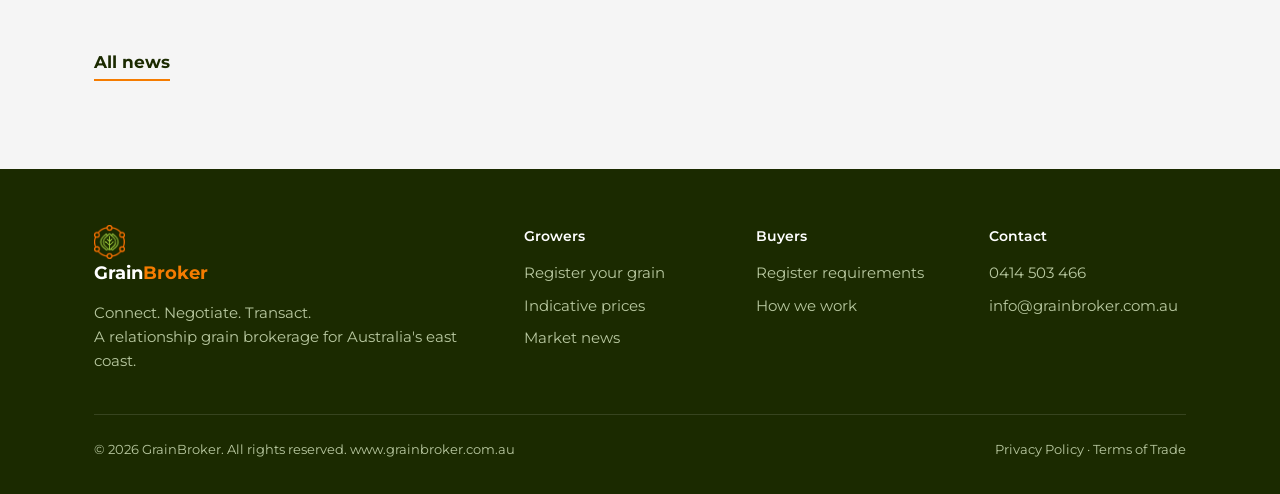
==== commit 6f36a727: "Hotfix: restore site phone to 0414 503 466 Revert incorrect 0414 054 0366. Keep gbSubmit → GHL Buyer" ====
--- a/index.html
+++ b/index.html
@@ -152,7 +152,7 @@
       </div>
       <div>
         <h4>Contact</h4>
-        <a href="tel:+614140540366">0414 054 0366</a>
+        <a href="tel:+61414503466">0414 503 466</a>
         <a href="mailto:info@grainbroker.com.au">info@grainbroker.com.au</a>
       </div>
     </div>
